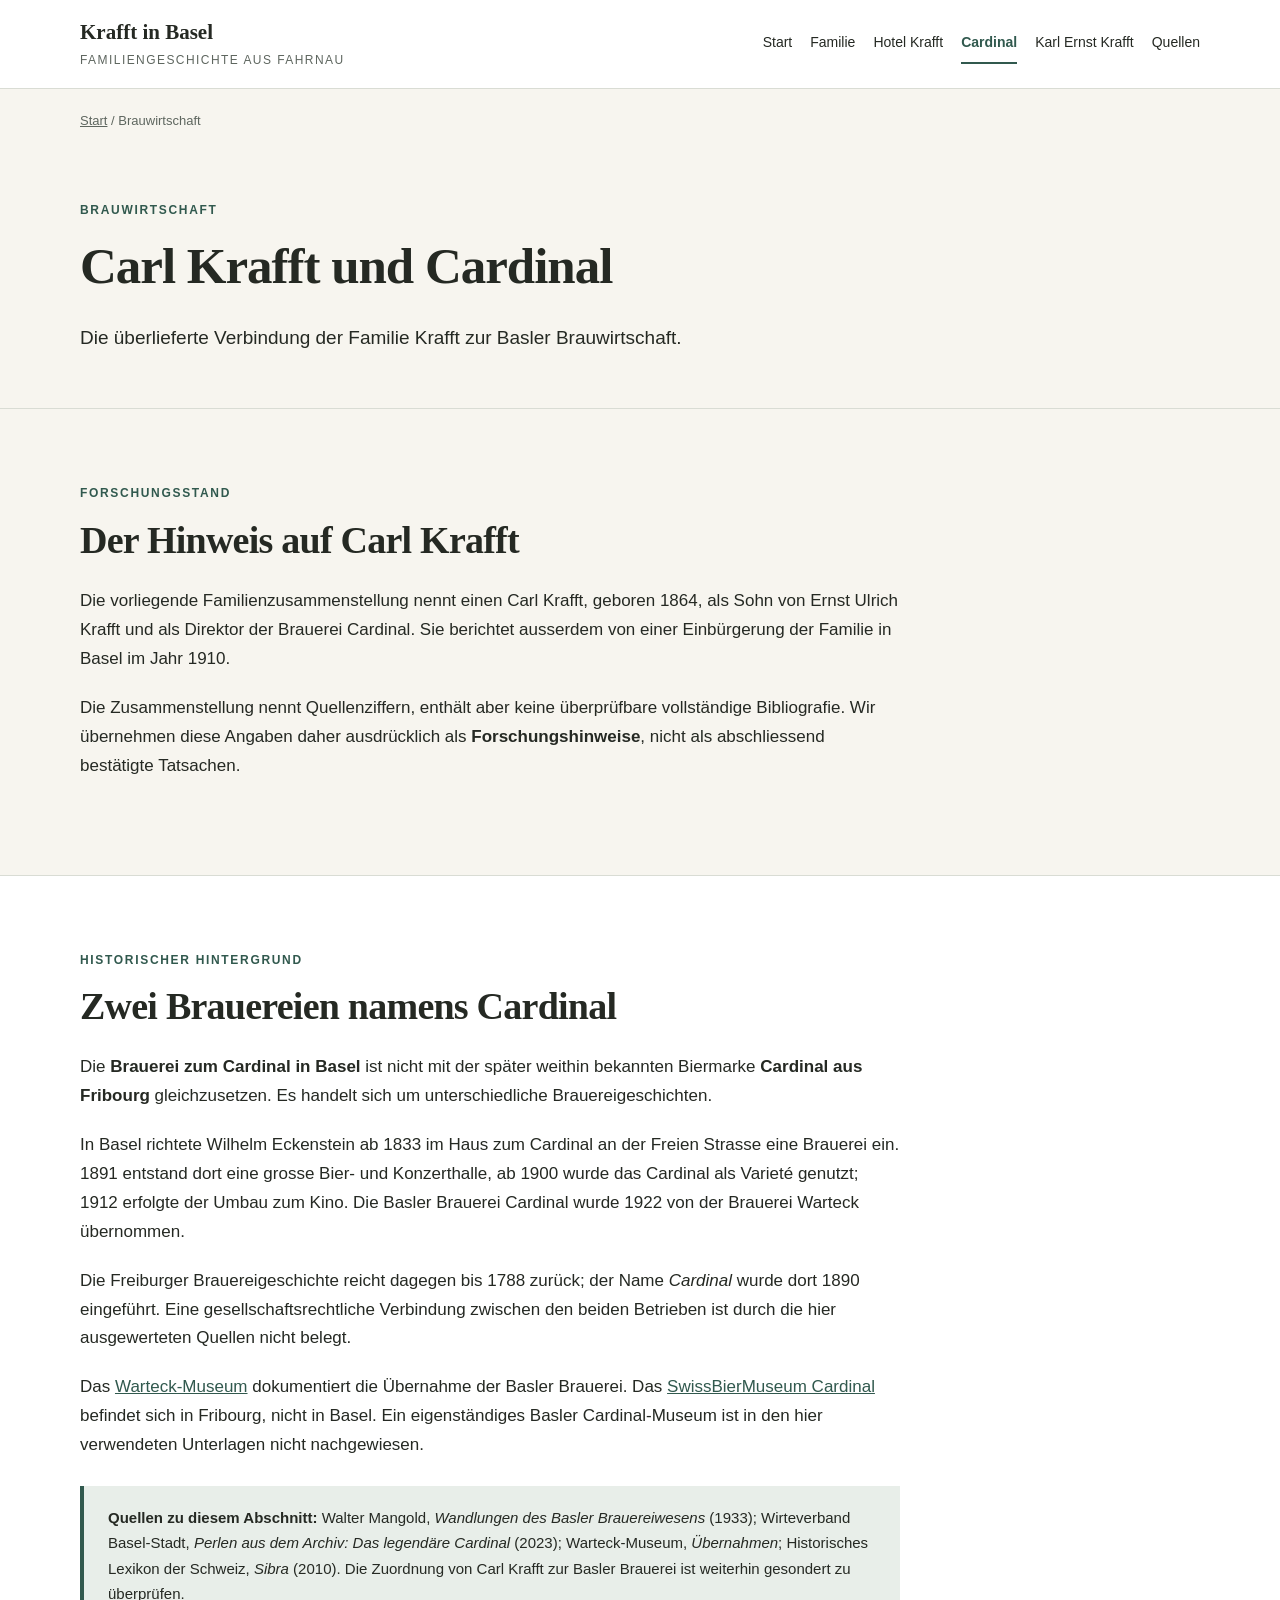
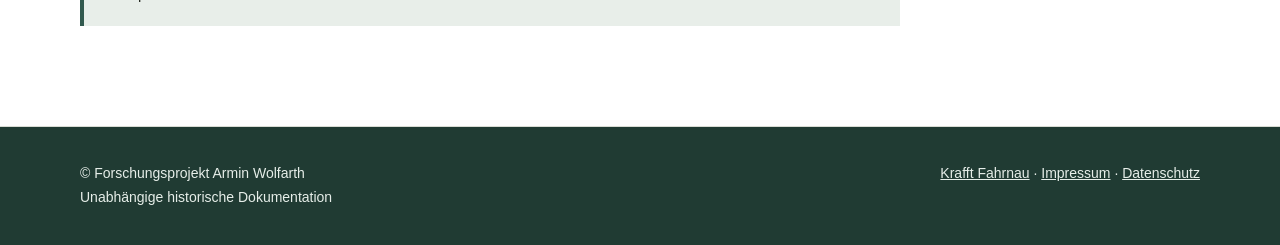
==== cardinal.html @ b61c13ed "Add files via upload" ====
<!DOCTYPE html>

<html lang="de-CH"><head><meta charset="utf-8"/><meta content="width=device-width,initial-scale=1" name="viewport"/><title>Carl Krafft und die Brauerei Cardinal | Krafft in Basel</title><meta content="Die in einer Familienzusammenstellung dokumentierte Verbindung von Carl Krafft zur Brauerei Cardinal." name="description"/><meta content="noindex,nofollow" name="robots"/><link href="style.css" rel="stylesheet"/></head><body><a class="small" href="#inhalt" onblur="this.style.left='-9999px'" onfocus="this.style.left='10px'" style="position:absolute;left:-9999px">Zum Inhalt springen</a><header class="site-header"><div class="wrap top"><a class="brand" href="index.html">Krafft in Basel<span>Familiengeschichte aus Fahrnau</span></a><nav aria-label="Hauptnavigation" class="nav"><a href="index.html">Start</a><a href="familie.html">Familie</a><a href="hotel-krafft.html">Hotel Krafft</a><a aria-current="page" href="cardinal.html">Cardinal</a><a href="karl-ernst-krafft.html">Karl Ernst Krafft</a><a href="quellen.html">Quellen</a></nav></div></header><main id="inhalt"><div class="wrap breadcrumbs"><a href="index.html">Start</a> / Brauwirtschaft</div><header class="page-hero"><div class="wrap"><div class="kicker">Brauwirtschaft</div><h1>Carl Krafft und Cardinal</h1><p>Die überlieferte Verbindung der Familie Krafft zur Basler Brauwirtschaft.</p></div></header><section class="section"><div class="wrap"><div class="kicker">Forschungsstand</div><h2>Der Hinweis auf Carl Krafft</h2><div class="prose"><p>Die vorliegende Familienzusammenstellung nennt einen Carl Krafft, geboren 1864, als Sohn von Ernst Ulrich Krafft und als Direktor der Brauerei Cardinal. Sie berichtet ausserdem von einer Einbürgerung der Familie in Basel im Jahr 1910.</p><p>Die Zusammenstellung nennt Quellenziffern, enthält aber keine überprüfbare vollständige Bibliografie. Wir übernehmen diese Angaben daher ausdrücklich als <strong>Forschungshinweise</strong>, nicht als abschliessend bestätigte Tatsachen.</p></div></div></section><section class="section alt"><div class="wrap"><div class="kicker">Historischer Hintergrund</div><h2>Zwei Brauereien namens Cardinal</h2><div class="prose"><p>Die <strong>Brauerei zum Cardinal in Basel</strong> ist nicht mit der später weithin bekannten Biermarke <strong>Cardinal aus Fribourg</strong> gleichzusetzen. Es handelt sich um unterschiedliche Brauereigeschichten.</p><p>In Basel richtete Wilhelm Eckenstein ab 1833 im Haus zum Cardinal an der Freien Strasse eine Brauerei ein. 1891 entstand dort eine grosse Bier- und Konzerthalle, ab 1900 wurde das Cardinal als Varieté genutzt; 1912 erfolgte der Umbau zum Kino. Die Basler Brauerei Cardinal wurde 1922 von der Brauerei Warteck übernommen.</p><p>Die Freiburger Brauereigeschichte reicht dagegen bis 1788 zurück; der Name <em>Cardinal</em> wurde dort 1890 eingeführt. Eine gesellschaftsrechtliche Verbindung zwischen den beiden Betrieben ist durch die hier ausgewerteten Quellen nicht belegt.</p><p>Das <a href="https://www.warteckmuseum.ch/uebernahmen.html">Warteck-Museum</a> dokumentiert die Übernahme der Basler Brauerei. Das <a href="https://www.swissbiermuseum.ch/about">SwissBierMuseum Cardinal</a> befindet sich in Fribourg, nicht in Basel. Ein eigenständiges Basler Cardinal-Museum ist in den hier verwendeten Unterlagen nicht nachgewiesen.</p><div class="notice"><strong>Quellen zu diesem Abschnitt:</strong> Walter Mangold, <em>Wandlungen des Basler Brauereiwesens</em> (1933); Wirteverband Basel-Stadt, <em>Perlen aus dem Archiv: Das legendäre Cardinal</em> (2023); Warteck-Museum, <em>Übernahmen</em>; Historisches Lexikon der Schweiz, <em>Sibra</em> (2010). Die Zuordnung von Carl Krafft zur Basler Brauerei ist weiterhin gesondert zu überprüfen.</div></div></div></section></main><footer class="site-footer"><div class="wrap"><p>© Forschungsprojekt Armin Wolfarth<br/>Unabhängige historische Dokumentation</p><p><a href="https://krafft-fahrnau.de/">Krafft Fahrnau</a> · <a href="impressum.html">Impressum</a> · <a href="datenschutz.html">Datenschutz</a></p></div></footer></body></html>
---- style.css ----
:root{--bg:#f7f5ef;--ink:#252923;--muted:#5e665f;--line:#d9dcd4;--accent:#31594e;--soft:#e8eee9;--white:#fff;--max:1120px}*{box-sizing:border-box}html{scroll-behavior:smooth}body{margin:0;background:var(--bg);color:var(--ink);font:17px/1.7 Arial,Helvetica,sans-serif}a{color:var(--accent)}a:hover{text-decoration-thickness:2px}a:focus-visible{outline:3px solid #9b7848;outline-offset:4px}.wrap{width:min(var(--max),calc(100% - 44px));margin:auto}.site-header{background:#fff;border-bottom:1px solid var(--line)}.top{display:flex;align-items:center;justify-content:space-between;gap:30px;padding:19px 0}.brand{text-decoration:none;color:var(--ink);font-family:Georgia,serif;font-size:21px;font-weight:bold;line-height:1.3}.brand span{display:block;font:12px/1.5 Arial,sans-serif;letter-spacing:.12em;text-transform:uppercase;color:var(--muted);margin-top:5px}.nav{display:flex;flex-wrap:wrap;gap:8px 18px}.nav a{font-size:14px;text-decoration:none;color:var(--ink);padding:7px 0}.nav a[aria-current=page]{color:var(--accent);border-bottom:2px solid var(--accent);font-weight:700}.hero{background:linear-gradient(125deg,#25483f,#3b6256);color:#fff;padding:95px 0 90px}.hero .wrap{max-width:900px;margin-left:max(calc((100vw - var(--max))/2),22px)}.eyebrow{font-size:12px;font-weight:700;letter-spacing:.16em;text-transform:uppercase;margin-bottom:19px;color:#cfe1d7}h1,h2,h3{font-family:Georgia,serif;line-height:1.3;letter-spacing:-.02em}h1{font-size:clamp(36px,5.3vw,66px);margin:0 0 23px}h2{font-size:clamp(26px,3vw,38px);margin:0 0 22px}h3{font-size:21px;margin:0 0 13px}.hero p{font-size:clamp(18px,2vw,22px);max-width:760px;line-height:1.65;color:#edf4ef}.button{display:inline-block;background:#fff;color:#25483f;padding:11px 20px;text-decoration:none;border-radius:3px;font-weight:700;font-size:14px;margin-top:13px}.section{padding:74px 0;border-bottom:1px solid var(--line)}.section.alt{background:#fff}.kicker{color:var(--accent);font-weight:700;letter-spacing:.14em;text-transform:uppercase;font-size:12px;margin-bottom:12px}.lead{font-size:20px;max-width:850px;color:#39423c}.prose{max-width:820px}.prose p{margin:0 0 20px}.grid{display:grid;grid-template-columns:repeat(3,1fr);gap:19px;margin-top:30px}.card{background:#fff;border:1px solid var(--line);padding:27px;display:flex;flex-direction:column;gap:10px}.card p{margin:0;color:var(--muted);font-size:15px}.card a{margin-top:auto;font-weight:700}.year{font-size:13px;letter-spacing:.1em;font-weight:700;color:var(--accent)}.notice{border-left:4px solid var(--accent);background:var(--soft);padding:19px 24px;margin:26px 0;font-size:15px}.timeline{border-left:2px solid #b5c5b9;margin:28px 0 0 8px;padding:0 0 0 28px}.timeline article{margin:0 0 29px}.timeline h3{margin:4px 0 8px}.timeline p{margin:0}.breadcrumbs{padding:21px 0;font-size:13px;color:var(--muted)}.breadcrumbs a{color:var(--muted)}.page-hero{padding:47px 0 35px;border-bottom:1px solid var(--line)}.page-hero h1{font-size:clamp(34px,4vw,51px)}.page-hero p{font-size:19px;max-width:780px}.source-list li{margin:0 0 18px}.site-footer{background:#203b33;color:#e6eee9;padding:35px 0;font-size:14px}.site-footer .wrap{display:flex;justify-content:space-between;gap:25px;flex-wrap:wrap}.site-footer a{color:#e6eee9}.site-footer p{margin:0}.small{font-size:14px;color:var(--muted)}@media(max-width:800px){.top{display:block}.nav{flex-wrap:nowrap;overflow-x:auto;white-space:nowrap;margin-top:16px;padding-bottom:8px;scrollbar-width:thin}.nav a{flex:none}.grid{grid-template-columns:1fr}.hero{padding:65px 0}.hero .wrap{margin:auto}.section{padding:52px 0}}@media(prefers-reduced-motion:reduce){html{scroll-behavior:auto}}
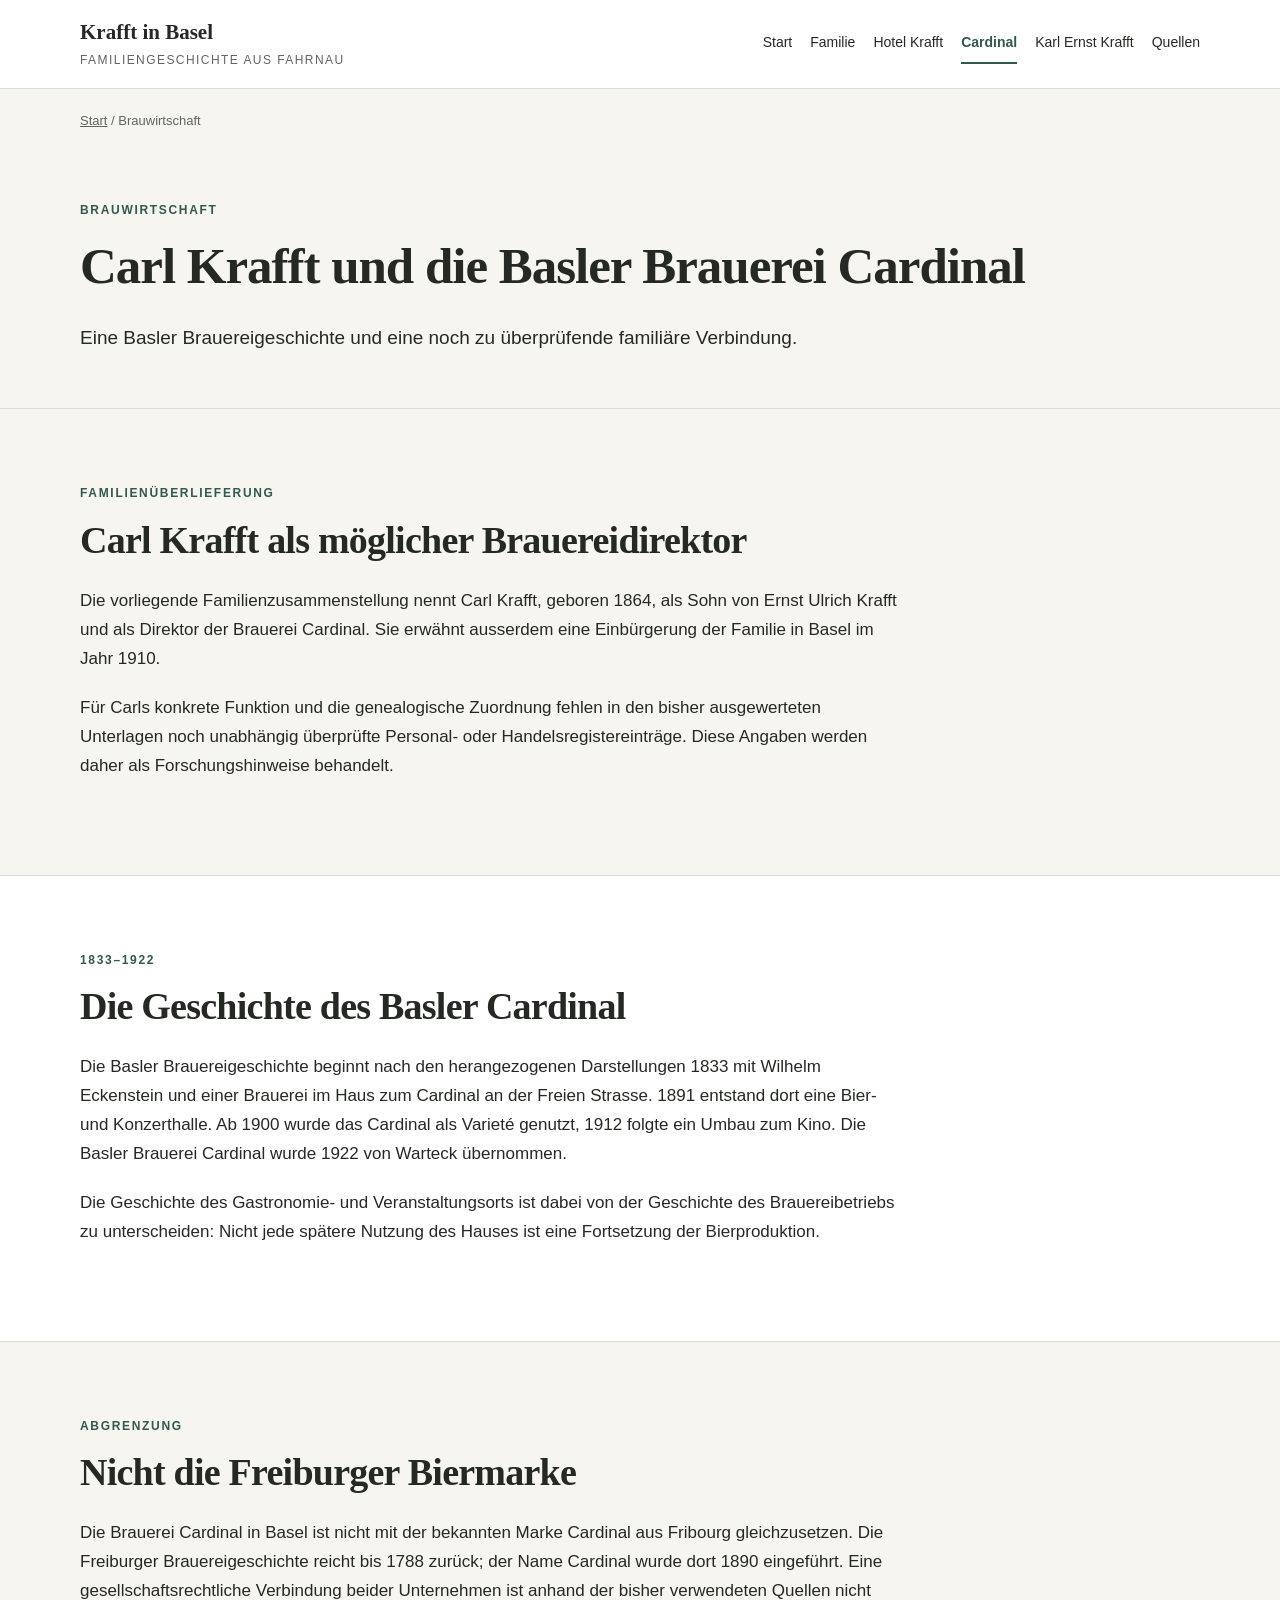
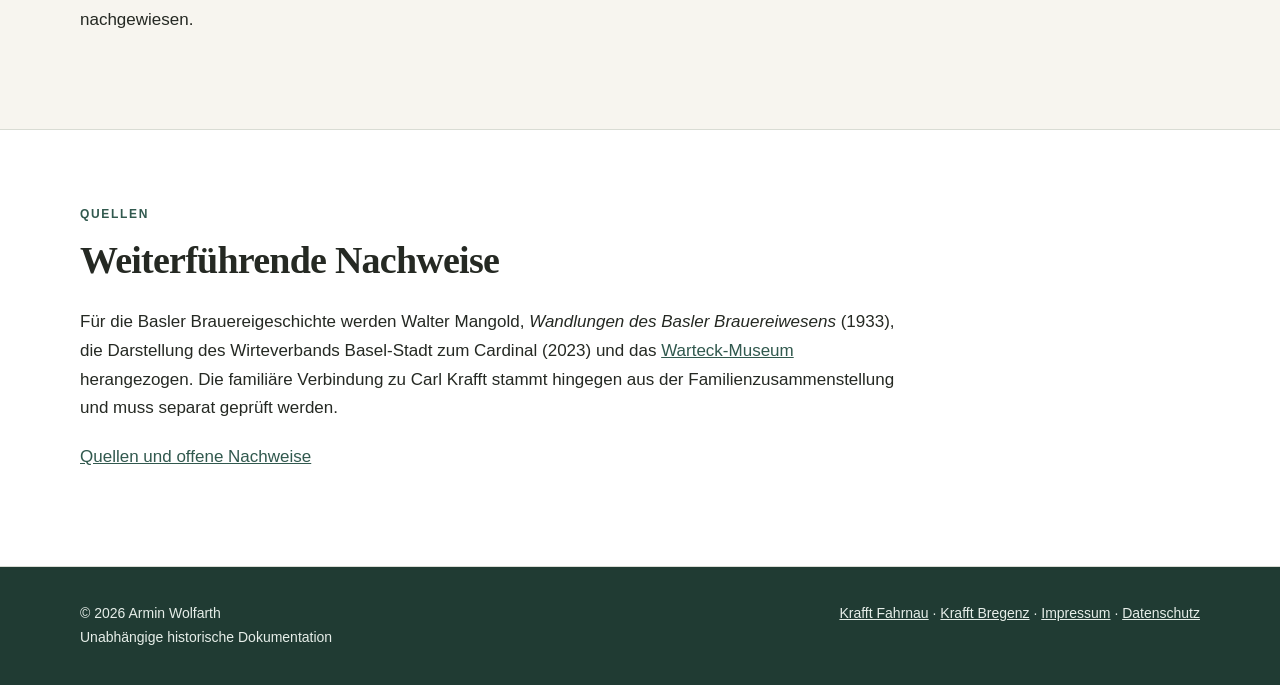
==== commit 27b3ee60: "Add files via upload" ====
--- a/cardinal.html
+++ b/cardinal.html
@@ -1,3 +1,16 @@
 <!DOCTYPE html>
-
-<html lang="de-CH"><head><meta charset="utf-8"/><meta content="width=device-width,initial-scale=1" name="viewport"/><title>Carl Krafft und die Brauerei Cardinal | Krafft in Basel</title><meta content="Die in einer Familienzusammenstellung dokumentierte Verbindung von Carl Krafft zur Brauerei Cardinal." name="description"/><meta content="noindex,nofollow" name="robots"/><link href="style.css" rel="stylesheet"/></head><body><a class="small" href="#inhalt" onblur="this.style.left='-9999px'" onfocus="this.style.left='10px'" style="position:absolute;left:-9999px">Zum Inhalt springen</a><header class="site-header"><div class="wrap top"><a class="brand" href="index.html">Krafft in Basel<span>Familiengeschichte aus Fahrnau</span></a><nav aria-label="Hauptnavigation" class="nav"><a href="index.html">Start</a><a href="familie.html">Familie</a><a href="hotel-krafft.html">Hotel Krafft</a><a aria-current="page" href="cardinal.html">Cardinal</a><a href="karl-ernst-krafft.html">Karl Ernst Krafft</a><a href="quellen.html">Quellen</a></nav></div></header><main id="inhalt"><div class="wrap breadcrumbs"><a href="index.html">Start</a> / Brauwirtschaft</div><header class="page-hero"><div class="wrap"><div class="kicker">Brauwirtschaft</div><h1>Carl Krafft und Cardinal</h1><p>Die überlieferte Verbindung der Familie Krafft zur Basler Brauwirtschaft.</p></div></header><section class="section"><div class="wrap"><div class="kicker">Forschungsstand</div><h2>Der Hinweis auf Carl Krafft</h2><div class="prose"><p>Die vorliegende Familienzusammenstellung nennt einen Carl Krafft, geboren 1864, als Sohn von Ernst Ulrich Krafft und als Direktor der Brauerei Cardinal. Sie berichtet ausserdem von einer Einbürgerung der Familie in Basel im Jahr 1910.</p><p>Die Zusammenstellung nennt Quellenziffern, enthält aber keine überprüfbare vollständige Bibliografie. Wir übernehmen diese Angaben daher ausdrücklich als <strong>Forschungshinweise</strong>, nicht als abschliessend bestätigte Tatsachen.</p></div></div></section><section class="section alt"><div class="wrap"><div class="kicker">Historischer Hintergrund</div><h2>Zwei Brauereien namens Cardinal</h2><div class="prose"><p>Die <strong>Brauerei zum Cardinal in Basel</strong> ist nicht mit der später weithin bekannten Biermarke <strong>Cardinal aus Fribourg</strong> gleichzusetzen. Es handelt sich um unterschiedliche Brauereigeschichten.</p><p>In Basel richtete Wilhelm Eckenstein ab 1833 im Haus zum Cardinal an der Freien Strasse eine Brauerei ein. 1891 entstand dort eine grosse Bier- und Konzerthalle, ab 1900 wurde das Cardinal als Varieté genutzt; 1912 erfolgte der Umbau zum Kino. Die Basler Brauerei Cardinal wurde 1922 von der Brauerei Warteck übernommen.</p><p>Die Freiburger Brauereigeschichte reicht dagegen bis 1788 zurück; der Name <em>Cardinal</em> wurde dort 1890 eingeführt. Eine gesellschaftsrechtliche Verbindung zwischen den beiden Betrieben ist durch die hier ausgewerteten Quellen nicht belegt.</p><p>Das <a href="https://www.warteckmuseum.ch/uebernahmen.html">Warteck-Museum</a> dokumentiert die Übernahme der Basler Brauerei. Das <a href="https://www.swissbiermuseum.ch/about">SwissBierMuseum Cardinal</a> befindet sich in Fribourg, nicht in Basel. Ein eigenständiges Basler Cardinal-Museum ist in den hier verwendeten Unterlagen nicht nachgewiesen.</p><div class="notice"><strong>Quellen zu diesem Abschnitt:</strong> Walter Mangold, <em>Wandlungen des Basler Brauereiwesens</em> (1933); Wirteverband Basel-Stadt, <em>Perlen aus dem Archiv: Das legendäre Cardinal</em> (2023); Warteck-Museum, <em>Übernahmen</em>; Historisches Lexikon der Schweiz, <em>Sibra</em> (2010). Die Zuordnung von Carl Krafft zur Basler Brauerei ist weiterhin gesondert zu überprüfen.</div></div></div></section></main><footer class="site-footer"><div class="wrap"><p>© Forschungsprojekt Armin Wolfarth<br/>Unabhängige historische Dokumentation</p><p><a href="https://krafft-fahrnau.de/">Krafft Fahrnau</a> · <a href="impressum.html">Impressum</a> · <a href="datenschutz.html">Datenschutz</a></p></div></footer></body></html>+<html lang="de-CH">
+<head>
+<meta charset="utf-8"><meta name="viewport" content="width=device-width,initial-scale=1">
+<title>Carl Krafft und die Basler Brauerei Cardinal | Krafft in Basel</title>
+<meta name="description" content="Basler Cardinal-Brauerei, Carl Krafft und die Abgrenzung zur Freiburger Biermarke.">
+<meta name="robots" content="index,follow">
+<link rel="canonical" href="https://armin-historik.github.io/krafft-in-basel/cardinal.html">
+<link rel="stylesheet" href="style.css">
+</head>
+<body>
+<a class="small" href="#inhalt" style="position:absolute;left:-9999px" onfocus="this.style.left='10px'" onblur="this.style.left='-9999px'">Zum Inhalt springen</a>
+<header class="site-header"><div class="wrap top"><a class="brand" href="index.html">Krafft in Basel<span>Familiengeschichte aus Fahrnau</span></a><nav aria-label="Hauptnavigation" class="nav"><a href="index.html">Start</a><a href="familie.html">Familie</a><a href="hotel-krafft.html">Hotel Krafft</a><a href="cardinal.html" aria-current="page">Cardinal</a><a href="karl-ernst-krafft.html">Karl Ernst Krafft</a><a href="quellen.html">Quellen</a></nav></div></header>
+<main id="inhalt"><div class="wrap breadcrumbs"><a href="index.html">Start</a> / Brauwirtschaft</div><header class="page-hero"><div class="wrap"><div class="kicker">Brauwirtschaft</div><h1>Carl Krafft und die Basler Brauerei Cardinal</h1><p>Eine Basler Brauereigeschichte und eine noch zu überprüfende familiäre Verbindung.</p></div></header><section class="section"><div class="wrap"><div class="kicker">Familienüberlieferung</div><h2>Carl Krafft als möglicher Brauereidirektor</h2><div class="prose"><p>Die vorliegende Familienzusammenstellung nennt Carl Krafft, geboren 1864, als Sohn von Ernst Ulrich Krafft und als Direktor der Brauerei Cardinal. Sie erwähnt ausserdem eine Einbürgerung der Familie in Basel im Jahr 1910.</p><p>Für Carls konkrete Funktion und die genealogische Zuordnung fehlen in den bisher ausgewerteten Unterlagen noch unabhängig überprüfte Personal- oder Handelsregistereinträge. Diese Angaben werden daher als Forschungshinweise behandelt.</p></div></div></section><section class="section alt"><div class="wrap"><div class="kicker">1833–1922</div><h2>Die Geschichte des Basler Cardinal</h2><div class="prose"><p>Die Basler Brauereigeschichte beginnt nach den herangezogenen Darstellungen 1833 mit Wilhelm Eckenstein und einer Brauerei im Haus zum Cardinal an der Freien Strasse. 1891 entstand dort eine Bier- und Konzerthalle. Ab 1900 wurde das Cardinal als Varieté genutzt, 1912 folgte ein Umbau zum Kino. Die Basler Brauerei Cardinal wurde 1922 von Warteck übernommen.</p><p>Die Geschichte des Gastronomie- und Veranstaltungsorts ist dabei von der Geschichte des Brauereibetriebs zu unterscheiden: Nicht jede spätere Nutzung des Hauses ist eine Fortsetzung der Bierproduktion.</p></div></div></section><section class="section"><div class="wrap"><div class="kicker">Abgrenzung</div><h2>Nicht die Freiburger Biermarke</h2><div class="prose"><p>Die Brauerei Cardinal in Basel ist nicht mit der bekannten Marke Cardinal aus Fribourg gleichzusetzen. Die Freiburger Brauereigeschichte reicht bis 1788 zurück; der Name Cardinal wurde dort 1890 eingeführt. Eine gesellschaftsrechtliche Verbindung beider Unternehmen ist anhand der bisher verwendeten Quellen nicht nachgewiesen.</p></div></div></section><section class="section alt"><div class="wrap"><div class="kicker">Quellen</div><h2>Weiterführende Nachweise</h2><div class="prose"><p>Für die Basler Brauereigeschichte werden Walter Mangold, <em>Wandlungen des Basler Brauereiwesens</em> (1933), die Darstellung des Wirteverbands Basel-Stadt zum Cardinal (2023) und das <a href="https://www.warteckmuseum.ch/uebernahmen.html">Warteck-Museum</a> herangezogen. Die familiäre Verbindung zu Carl Krafft stammt hingegen aus der Familienzusammenstellung und muss separat geprüft werden.</p><p><a href="quellen.html">Quellen und offene Nachweise</a></p></div></div></section></main>
+<footer class="site-footer"><div class="wrap"><p>© 2026 Armin Wolfarth<br>Unabhängige historische Dokumentation</p><p><a href="https://krafft-fahrnau.de/">Krafft Fahrnau</a> · <a href="https://armin-historik.github.io/krafft-bregenz/">Krafft Bregenz</a> · <a href="impressum.html">Impressum</a> · <a href="datenschutz.html">Datenschutz</a></p></div></footer>
+</body></html>
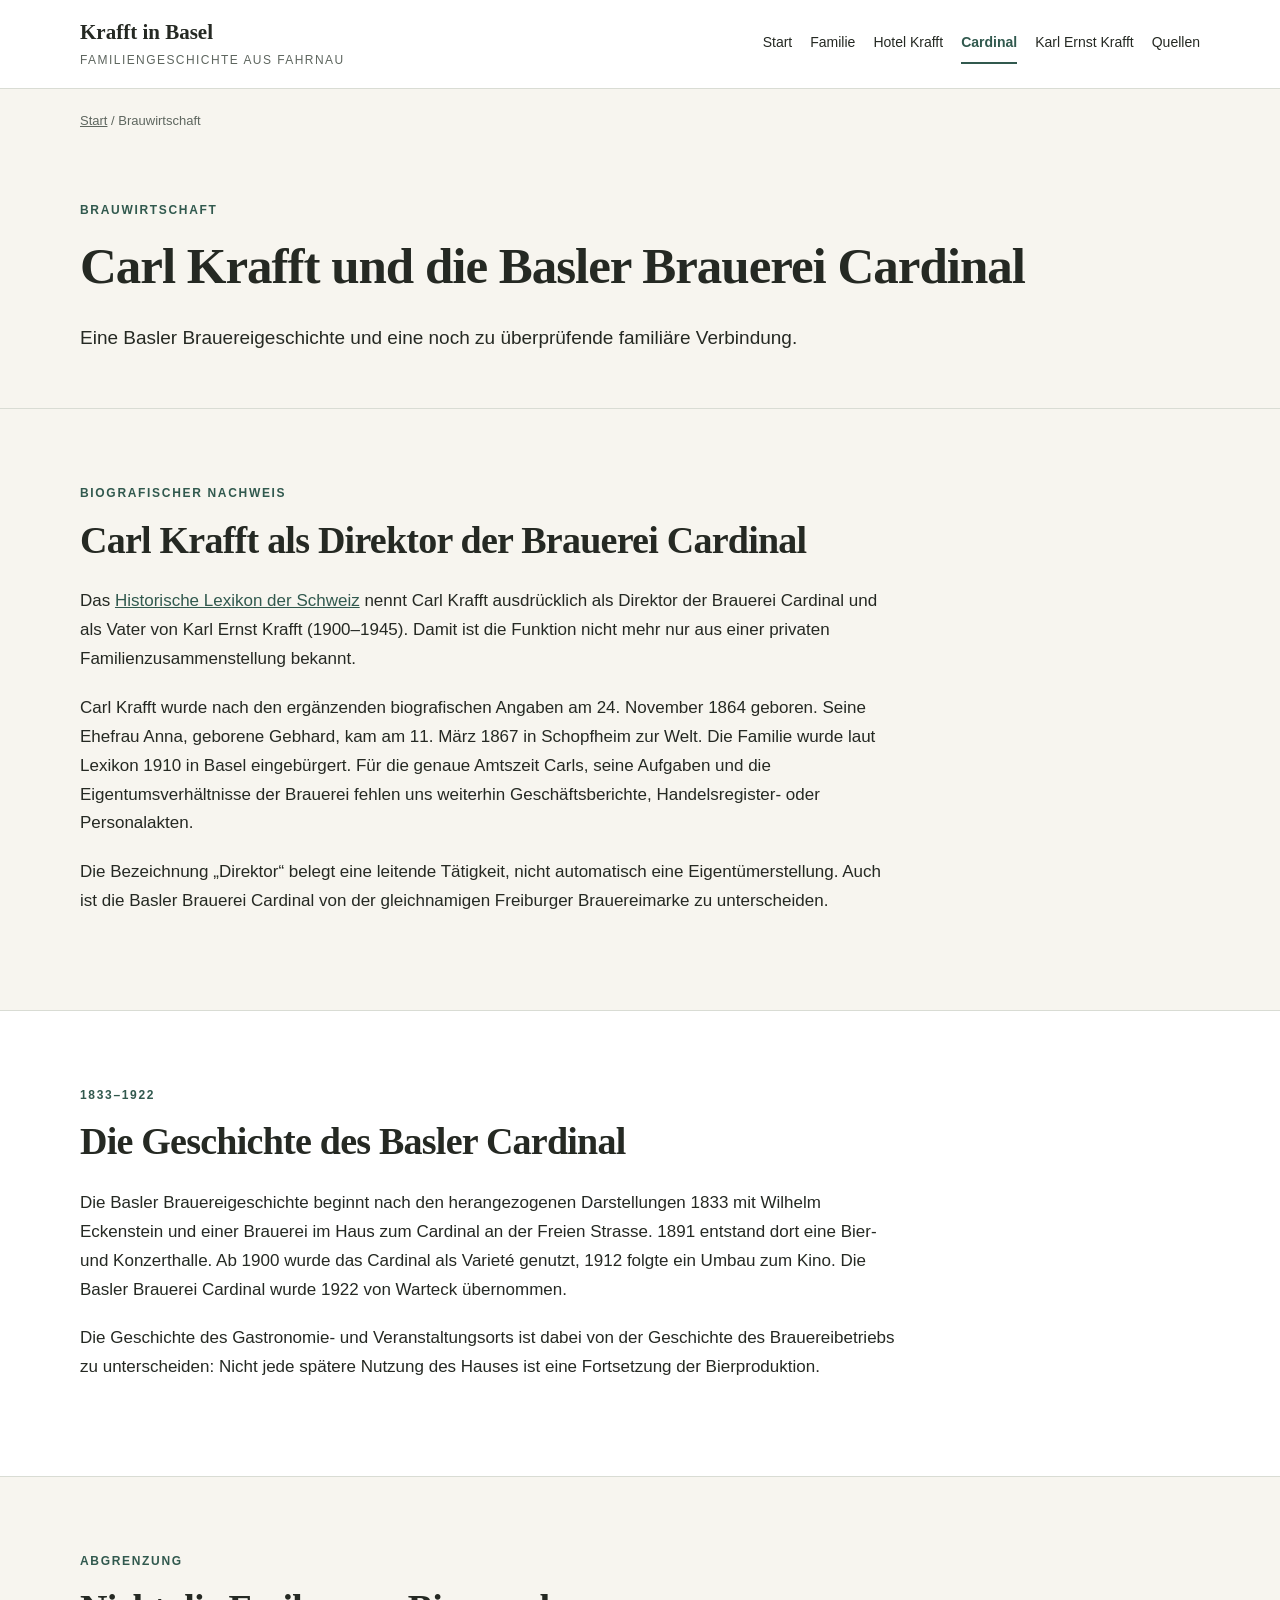
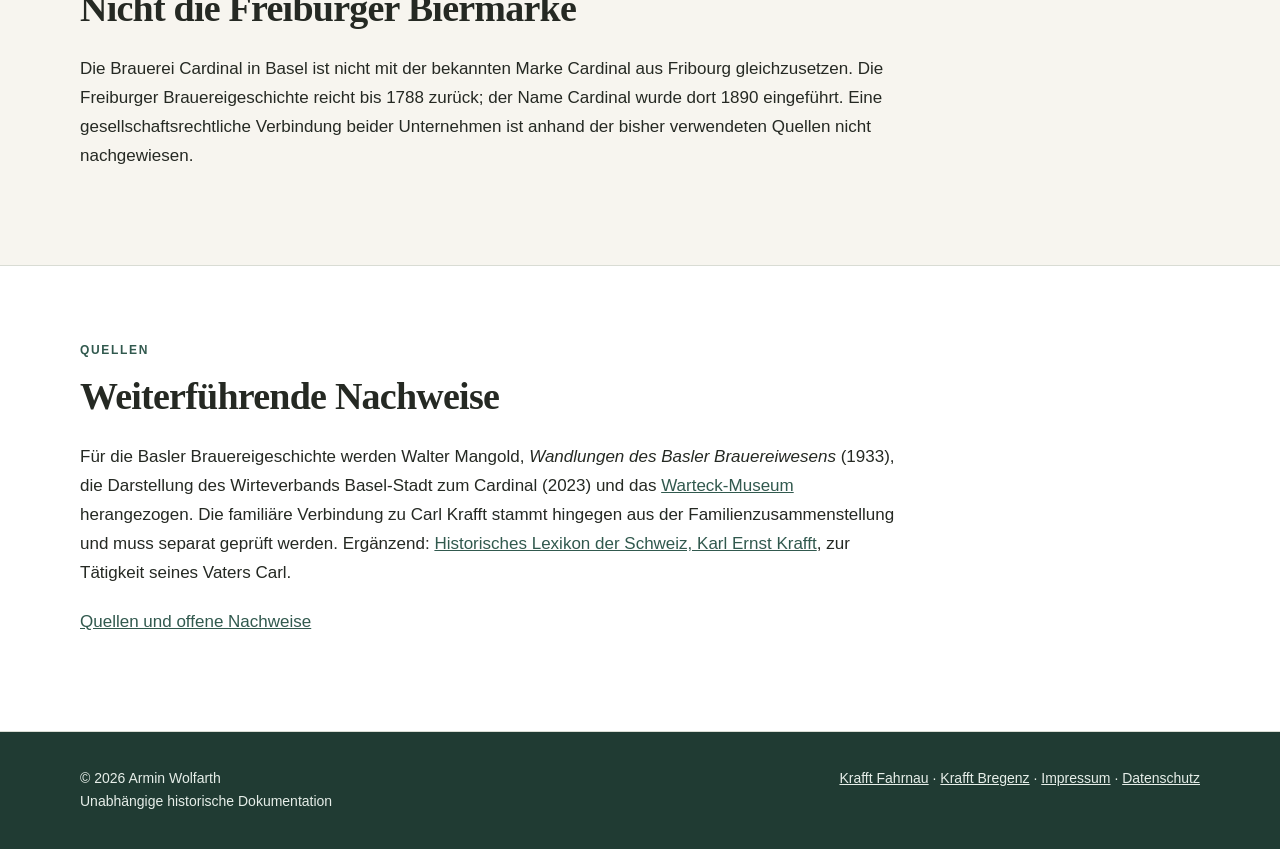
==== commit fd4fcaab: "Add files via upload" ====
--- a/cardinal.html
+++ b/cardinal.html
@@ -1,16 +1,17 @@
 <!DOCTYPE html>
+
 <html lang="de-CH">
 <head>
-<meta charset="utf-8"><meta name="viewport" content="width=device-width,initial-scale=1">
+<meta charset="utf-8"/><meta content="width=device-width,initial-scale=1" name="viewport"/>
 <title>Carl Krafft und die Basler Brauerei Cardinal | Krafft in Basel</title>
-<meta name="description" content="Basler Cardinal-Brauerei, Carl Krafft und die Abgrenzung zur Freiburger Biermarke.">
-<meta name="robots" content="index,follow">
-<link rel="canonical" href="https://armin-historik.github.io/krafft-in-basel/cardinal.html">
-<link rel="stylesheet" href="style.css">
+<meta content="Basler Cardinal-Brauerei, Carl Krafft und die Abgrenzung zur Freiburger Biermarke." name="description"/>
+<meta content="index,follow" name="robots"/>
+<link href="https://armin-historik.github.io/krafft-in-basel/cardinal.html" rel="canonical"/>
+<link href="style.css" rel="stylesheet"/>
 </head>
 <body>
-<a class="small" href="#inhalt" style="position:absolute;left:-9999px" onfocus="this.style.left='10px'" onblur="this.style.left='-9999px'">Zum Inhalt springen</a>
-<header class="site-header"><div class="wrap top"><a class="brand" href="index.html">Krafft in Basel<span>Familiengeschichte aus Fahrnau</span></a><nav aria-label="Hauptnavigation" class="nav"><a href="index.html">Start</a><a href="familie.html">Familie</a><a href="hotel-krafft.html">Hotel Krafft</a><a href="cardinal.html" aria-current="page">Cardinal</a><a href="karl-ernst-krafft.html">Karl Ernst Krafft</a><a href="quellen.html">Quellen</a></nav></div></header>
-<main id="inhalt"><div class="wrap breadcrumbs"><a href="index.html">Start</a> / Brauwirtschaft</div><header class="page-hero"><div class="wrap"><div class="kicker">Brauwirtschaft</div><h1>Carl Krafft und die Basler Brauerei Cardinal</h1><p>Eine Basler Brauereigeschichte und eine noch zu überprüfende familiäre Verbindung.</p></div></header><section class="section"><div class="wrap"><div class="kicker">Familienüberlieferung</div><h2>Carl Krafft als möglicher Brauereidirektor</h2><div class="prose"><p>Die vorliegende Familienzusammenstellung nennt Carl Krafft, geboren 1864, als Sohn von Ernst Ulrich Krafft und als Direktor der Brauerei Cardinal. Sie erwähnt ausserdem eine Einbürgerung der Familie in Basel im Jahr 1910.</p><p>Für Carls konkrete Funktion und die genealogische Zuordnung fehlen in den bisher ausgewerteten Unterlagen noch unabhängig überprüfte Personal- oder Handelsregistereinträge. Diese Angaben werden daher als Forschungshinweise behandelt.</p></div></div></section><section class="section alt"><div class="wrap"><div class="kicker">1833–1922</div><h2>Die Geschichte des Basler Cardinal</h2><div class="prose"><p>Die Basler Brauereigeschichte beginnt nach den herangezogenen Darstellungen 1833 mit Wilhelm Eckenstein und einer Brauerei im Haus zum Cardinal an der Freien Strasse. 1891 entstand dort eine Bier- und Konzerthalle. Ab 1900 wurde das Cardinal als Varieté genutzt, 1912 folgte ein Umbau zum Kino. Die Basler Brauerei Cardinal wurde 1922 von Warteck übernommen.</p><p>Die Geschichte des Gastronomie- und Veranstaltungsorts ist dabei von der Geschichte des Brauereibetriebs zu unterscheiden: Nicht jede spätere Nutzung des Hauses ist eine Fortsetzung der Bierproduktion.</p></div></div></section><section class="section"><div class="wrap"><div class="kicker">Abgrenzung</div><h2>Nicht die Freiburger Biermarke</h2><div class="prose"><p>Die Brauerei Cardinal in Basel ist nicht mit der bekannten Marke Cardinal aus Fribourg gleichzusetzen. Die Freiburger Brauereigeschichte reicht bis 1788 zurück; der Name Cardinal wurde dort 1890 eingeführt. Eine gesellschaftsrechtliche Verbindung beider Unternehmen ist anhand der bisher verwendeten Quellen nicht nachgewiesen.</p></div></div></section><section class="section alt"><div class="wrap"><div class="kicker">Quellen</div><h2>Weiterführende Nachweise</h2><div class="prose"><p>Für die Basler Brauereigeschichte werden Walter Mangold, <em>Wandlungen des Basler Brauereiwesens</em> (1933), die Darstellung des Wirteverbands Basel-Stadt zum Cardinal (2023) und das <a href="https://www.warteckmuseum.ch/uebernahmen.html">Warteck-Museum</a> herangezogen. Die familiäre Verbindung zu Carl Krafft stammt hingegen aus der Familienzusammenstellung und muss separat geprüft werden.</p><p><a href="quellen.html">Quellen und offene Nachweise</a></p></div></div></section></main>
-<footer class="site-footer"><div class="wrap"><p>© 2026 Armin Wolfarth<br>Unabhängige historische Dokumentation</p><p><a href="https://krafft-fahrnau.de/">Krafft Fahrnau</a> · <a href="https://armin-historik.github.io/krafft-bregenz/">Krafft Bregenz</a> · <a href="impressum.html">Impressum</a> · <a href="datenschutz.html">Datenschutz</a></p></div></footer>
+<a class="small" href="#inhalt" onblur="this.style.left='-9999px'" onfocus="this.style.left='10px'" style="position:absolute;left:-9999px">Zum Inhalt springen</a>
+<header class="site-header"><div class="wrap top"><a class="brand" href="index.html">Krafft in Basel<span>Familiengeschichte aus Fahrnau</span></a><nav aria-label="Hauptnavigation" class="nav"><a href="index.html">Start</a><a href="familie.html">Familie</a><a href="hotel-krafft.html">Hotel Krafft</a><a aria-current="page" href="cardinal.html">Cardinal</a><a href="karl-ernst-krafft.html">Karl Ernst Krafft</a><a href="quellen.html">Quellen</a></nav></div></header>
+<main id="inhalt"><div class="wrap breadcrumbs"><a href="index.html">Start</a> / Brauwirtschaft</div><header class="page-hero"><div class="wrap"><div class="kicker">Brauwirtschaft</div><h1>Carl Krafft und die Basler Brauerei Cardinal</h1><p>Eine Basler Brauereigeschichte und eine noch zu überprüfende familiäre Verbindung.</p></div></header><section class="section"><div class="wrap"><div class="kicker">Biografischer Nachweis</div><h2>Carl Krafft als Direktor der Brauerei Cardinal</h2><div class="prose"><p>Das <a href="https://hls-dhs-dss.ch/de/articles/043716/2007-10-25/">Historische Lexikon der Schweiz</a> nennt Carl Krafft ausdrücklich als Direktor der Brauerei Cardinal und als Vater von Karl Ernst Krafft (1900–1945). Damit ist die Funktion nicht mehr nur aus einer privaten Familienzusammenstellung bekannt.</p><p>Carl Krafft wurde nach den ergänzenden biografischen Angaben am 24. November 1864 geboren. Seine Ehefrau Anna, geborene Gebhard, kam am 11. März 1867 in Schopfheim zur Welt. Die Familie wurde laut Lexikon 1910 in Basel eingebürgert. Für die genaue Amtszeit Carls, seine Aufgaben und die Eigentumsverhältnisse der Brauerei fehlen uns weiterhin Geschäftsberichte, Handelsregister- oder Personalakten.</p><p>Die Bezeichnung „Direktor“ belegt eine leitende Tätigkeit, nicht automatisch eine Eigentümerstellung. Auch ist die Basler Brauerei Cardinal von der gleichnamigen Freiburger Brauereimarke zu unterscheiden.</p></div></div></section><section class="section alt"><div class="wrap"><div class="kicker">1833–1922</div><h2>Die Geschichte des Basler Cardinal</h2><div class="prose"><p>Die Basler Brauereigeschichte beginnt nach den herangezogenen Darstellungen 1833 mit Wilhelm Eckenstein und einer Brauerei im Haus zum Cardinal an der Freien Strasse. 1891 entstand dort eine Bier- und Konzerthalle. Ab 1900 wurde das Cardinal als Varieté genutzt, 1912 folgte ein Umbau zum Kino. Die Basler Brauerei Cardinal wurde 1922 von Warteck übernommen.</p><p>Die Geschichte des Gastronomie- und Veranstaltungsorts ist dabei von der Geschichte des Brauereibetriebs zu unterscheiden: Nicht jede spätere Nutzung des Hauses ist eine Fortsetzung der Bierproduktion.</p></div></div></section><section class="section"><div class="wrap"><div class="kicker">Abgrenzung</div><h2>Nicht die Freiburger Biermarke</h2><div class="prose"><p>Die Brauerei Cardinal in Basel ist nicht mit der bekannten Marke Cardinal aus Fribourg gleichzusetzen. Die Freiburger Brauereigeschichte reicht bis 1788 zurück; der Name Cardinal wurde dort 1890 eingeführt. Eine gesellschaftsrechtliche Verbindung beider Unternehmen ist anhand der bisher verwendeten Quellen nicht nachgewiesen.</p></div></div></section><section class="section alt"><div class="wrap"><div class="kicker">Quellen</div><h2>Weiterführende Nachweise</h2><div class="prose"><p>Für die Basler Brauereigeschichte werden Walter Mangold, <em>Wandlungen des Basler Brauereiwesens</em> (1933), die Darstellung des Wirteverbands Basel-Stadt zum Cardinal (2023) und das <a href="https://www.warteckmuseum.ch/uebernahmen.html">Warteck-Museum</a> herangezogen. Die familiäre Verbindung zu Carl Krafft stammt hingegen aus der Familienzusammenstellung und muss separat geprüft werden. Ergänzend: <a href="https://hls-dhs-dss.ch/de/articles/043716/2007-10-25/">Historisches Lexikon der Schweiz, Karl Ernst Krafft</a>, zur Tätigkeit seines Vaters Carl.</p><p><a href="quellen.html">Quellen und offene Nachweise</a></p></div></div></section></main>
+<footer class="site-footer"><div class="wrap"><p>© 2026 Armin Wolfarth<br/>Unabhängige historische Dokumentation</p><p><a href="https://krafft-fahrnau.de/">Krafft Fahrnau</a> · <a href="https://armin-historik.github.io/krafft-bregenz/">Krafft Bregenz</a> · <a href="impressum.html">Impressum</a> · <a href="datenschutz.html">Datenschutz</a></p></div></footer>
 </body></html>
